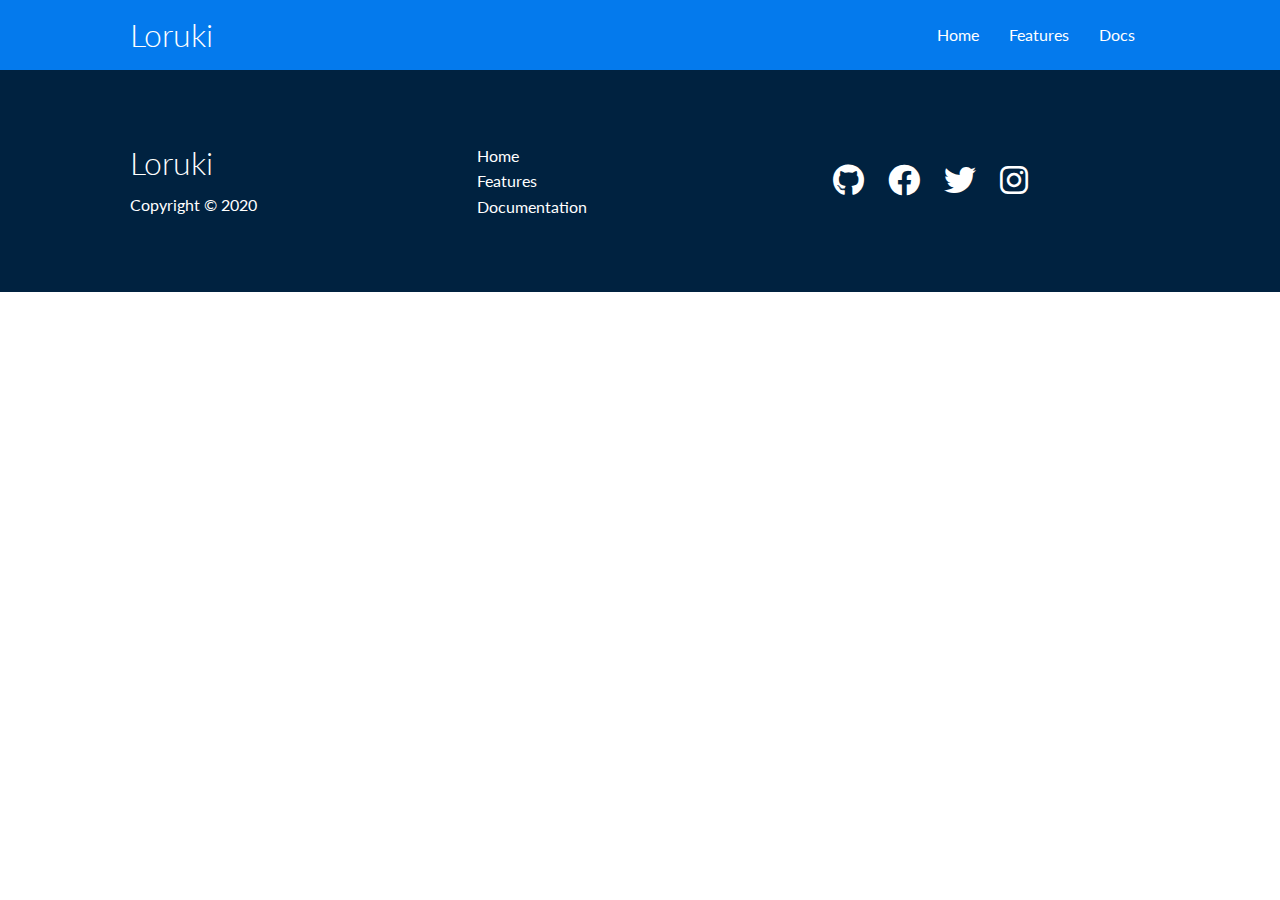
==== docs.html @ 673cab77 "updated with new pages and css fix" ====
<!DOCTYPE html>
<html lang="en">
<head>
    <meta charset="UTF-8">
    <meta http-equiv="X-UA-Compatible" content="IE=edge">
    <link rel="stylesheet" href="css/style.css">
    <link rel="stylesheet" href="css/utilities.css">
    <link rel="stylesheet" href="https://cdnjs.cloudflare.com/ajax/libs/font-awesome/6.0.0/css/all.min.css">
    <meta name="viewport" content="width=device-width, initial-scale=1.0">
    <title>Responsive 2022 Web Template</title>
</head>
<body>
    <!-- Navbar -->
    <div class="navbar">
        <div class="container flex">
            <h1 class="logo">Loruki</h1>
            <nav>
                <ul>
                    <li><a href="index.html">Home</a></li>
                    <li><a href="features.html">Features</a></li>
                    <li><a href="docs.html">Docs</a></li>
                </ul>
            </nav>
        </div>
    </div>

    <!-- Footer -->
    <footer class="footer bg-dark py-5">
        <div class="container grid grid-3">
            <div>
                <h1>
                    Loruki
                </h1>
                <p>Copyright &copy; 2020</p>
            </div>
            <nav>
                <ul>
                    <li><a href="index.html">Home</a></li>
                    <li><a href="features.html">Features</a></li>
                    <li><a href="docs.html">Documentation</a></li>
                </ul>
            </nav>
            <div class="social">
                <a href="#"><i class="fab fa-github fa-2x"></i></a>
                <a href="#"><i class="fab fa-facebook fa-2x"></i></a>
                <a href="#"><i class="fab fa-twitter fa-2x"></i></a>
                <a href="#"><i class="fab fa-instagram fa-2x"></i></a>
            </div>
        </div>
    </footer>
</body>
</html>
---- css/style.css ----
@import url('https://fonts.googleapis.com/css2?family=Lato:wght@300&display=swap');

:root {
    --primary-color: #047aed;
    --secondary-color: #1c3fa8;
    --dark-color: #002240;
    --light-color: #f4f4f4;
}

   

* {
    margin: 0;
    padding: 0;
    box-sizing: border-box;
}

body {
    font-family: 'Lato', sans-serif;
    color: #333;
    line-height: 1.6;
}

ul {
    list-style: none;
}

a {
    text-decoration: none;
    color: #333;
}

h1, h2 {
    font-weight: 300;
    line-height: 1.2;
    margin: 10px 0;
}

p {
    margin: 10px 0;
}

img { 
    width: 100%;
}

.navbar {
    background-color: var(--primary-color);
    color: #fff;
    height: 70px;
}

.navbar ul {
    display: flex;
}

.navbar a {
    color: #fff;
    padding: 10px;
    margin: 0 5px;
}

.navbar a:hover {
    border-bottom: 2px #fff solid;
}

.navbar .flex {
    justify-content: space-between;
}

/* Showcase */
.showcase {
    height: 400px;
    background-color: var(--primary-color);
    color: #fff;
    position: relative;
}

.showcase h1 {
    font-size: 40px;
}

.showcase p {
    margin: 20px 0;
}

.showcase .grid {
    grid-template-columns: 55% 45%;
    gap: 30px;
    overflow: visible;
}

.showcase-form {
    position: relative;
    top: 60px;
    height: 350px;
    width: 400px;
    padding: 40px;
    z-index: 100;
    justify-self: flex-end;
}

.showcase-form .form-control {
    margin: 30px 0;
}

.showcase-form input[type='text'],
.showcase-form input[type='email'] {
    border: 0;
    border-bottom: 1px solid #b4becb;
    padding: 3px;
    font-size: 16px;
    width: 100%;
}

.showcase-form input:focus {
    outline: none;
}

/* this does the css slant in background colors */
.showcase::before,
.showcase::after {
    content: '';
    position: absolute;
    height: 100px;
    bottom: -70px;
    right: 0;
    left: 0;
    background: #fff;
    transform: skewY(-3deg);
    --webkit-transform: skewY(-3deg);
    --ms-transform: skewY(-3deg);
    --moz-transform: skewY(-3deg);

}

/* Stats */
.stats {
    padding-top: 100px
}

.stats-heading {
    max-width: 500px;
    margin: auto;
}

.stats .grid h3 {
    font-size: 35px;
}

.stats .grid p {
    font-size: 20px;
    font-weight: bold;
}

/* Cli */
.cli .grid {
    grid-template-columns: repeat(3, 1fr);
    grid-template-rows: repeat(2, 1fr);
}

.cli .grid > *:first-child {
    grid-column: 1 / span 2;
    grid-row: 1 / span 2;
}

/* Cloud */
.cloud .grid {
    grid-template-columns: 4fr 3fr;
}

/* Languages */
.languages .card{
    text-align: center;
    margin: 18px 10px 40px;
    transition: transform 0.2s ease-in;
}

.languages .flex {
    flex-wrap: wrap;
}

.languages .card h4 {
    font-size: 20px;
    margin-bottom: 10px;
}

.languages .card:hover {
    transform: translateY(-15px);
}

/* Footer */
.footer .social a {
    margin: 0 10px;
}

/* Tablets and Smaller */
@media(max-width: 768px) {
        .grid,
        .showcase .grid,
        .stats .grid,
        .cli .grid,
        .cloud .grid {
            grid-template-columns: 1fr;
            grid-template-rows: 1fr;
        }

    .showcase {
        height: auto;
    }

    .showcase-text {
        text-align: center;
        margin-top: 40px;
    }

    .showcase-form {
        justify-self: center;
    }

    .cli .grid > *:first-child {
        grid-column: 1;
        grid-row: 1;
    }
}

/* Mobile */
@media(max-width: 500px) {
    .navbar {
        height: 110px;
    }

    .navbar .flex {
        flex-direction: column;
    }

    .navbar ul {
        padding: 10px;
        background-color: rgba(0,0,0,0.1); 
    }
}
---- css/utilities.css ----
/* CSS Utilities Area */

.container {
    max-width: 1100px;
    margin: 0 auto;
    overflow: auto;
    padding: 0 40px;
}

.card {
    background-color: #fff;
    color: #333;
    border-radius: 10px;
    box-shadow: 0 3px 10px rgba(0,0,0,0.4);
    padding: 20px;
    margin: 10px;

}

.btn {
    display: inline-block;
    padding: 10px 30px;
    cursor: pointer;
    background: var(--primary-color);
    color: #fff;
    border: none;
    border-radius: 5px;
}

.btn:hover {
    transform: scale(0.98);
    
}

.btn-outline {
    background-color: transparent;
    border: 1px #fff solid;
}

/* Background & Colored buttons */
.bg-primary, 
.btn-primary {
    background-color: var(--primary-color);
    color: #fff
}

.bg-secondary, 
.btn-secondary {
    background-color: var(--secondary-color);
    color: #fff
}

.bg-dark, 
.btn-dark {
    background-color: var(--dark-color);
    color: #fff
}

.bg-light, 
.btn-light {
    background-color: var(--light-color);
    color: #333
}

.bg-primary a,
.btn-primary a,
.bg-secondary a,
.btn-secondary a,
.bg-dark a,
.btn-dark a {
    color: #fff;
}

/* Text sizes */
.lead {
    font-size: 20px;
}

.sm {
    font-size: 1rem;
}

.md {
    font-size: 2rem;
}

.lg {
    font-size: 3rem;
}

xl { 
    font-size: 4rem;
}

.text-center {
    text-align: center
}

.flex {
    display: flex;
    justify-content: center;
    align-items: center;
    height: 100%;
}

.grid {
    display: grid;
    grid-template-columns: repeat(2, 1fr);
    gap: 20px;
    justify-content: center;
    align-items: center;
    height: 100%;
}

.grid-3 {
    grid-template-columns: repeat(3, 1fr);
}

/* Margin */
.my-1 {
    margin: 1rem 0;
}

.my-2 {
    margin: 1.5rem 0;
}

.my-3 {
    margin: 2rem 0;
}

.my-4 {
    margin: 3rem 0;
}

.my-5 {
    margin: 4rem 0;
}

.m-1 {
    margin: 1rem 0;
}

.m-2 {
    margin: 1.5rem 0;
}

.m-3 {
    margin: 2rem 0;
}

.m-4 {
    margin: 3rem 0;
}

.m-5 {
    margin: 4rem 0;
}

/* Padding */

.py-1 {
    padding: 1rem 0;
}

.py-2 {
    padding: 1.5rem 0;
}

.py-3 {
    padding: 2rem 0;
}

.py-4 {
    padding: 3rem 0;
}

.py-5 {
    padding: 4rem 0;
}

.p-1 {
    padding: 1rem 0;
}

.p-2 {
    padding: 1.5rem 0;
}

.p-3 {
    padding: 2rem 0;
}

.p-4 {
    padding: 3rem 0;
}

.p-5 {
    padding: 4rem 0;
}
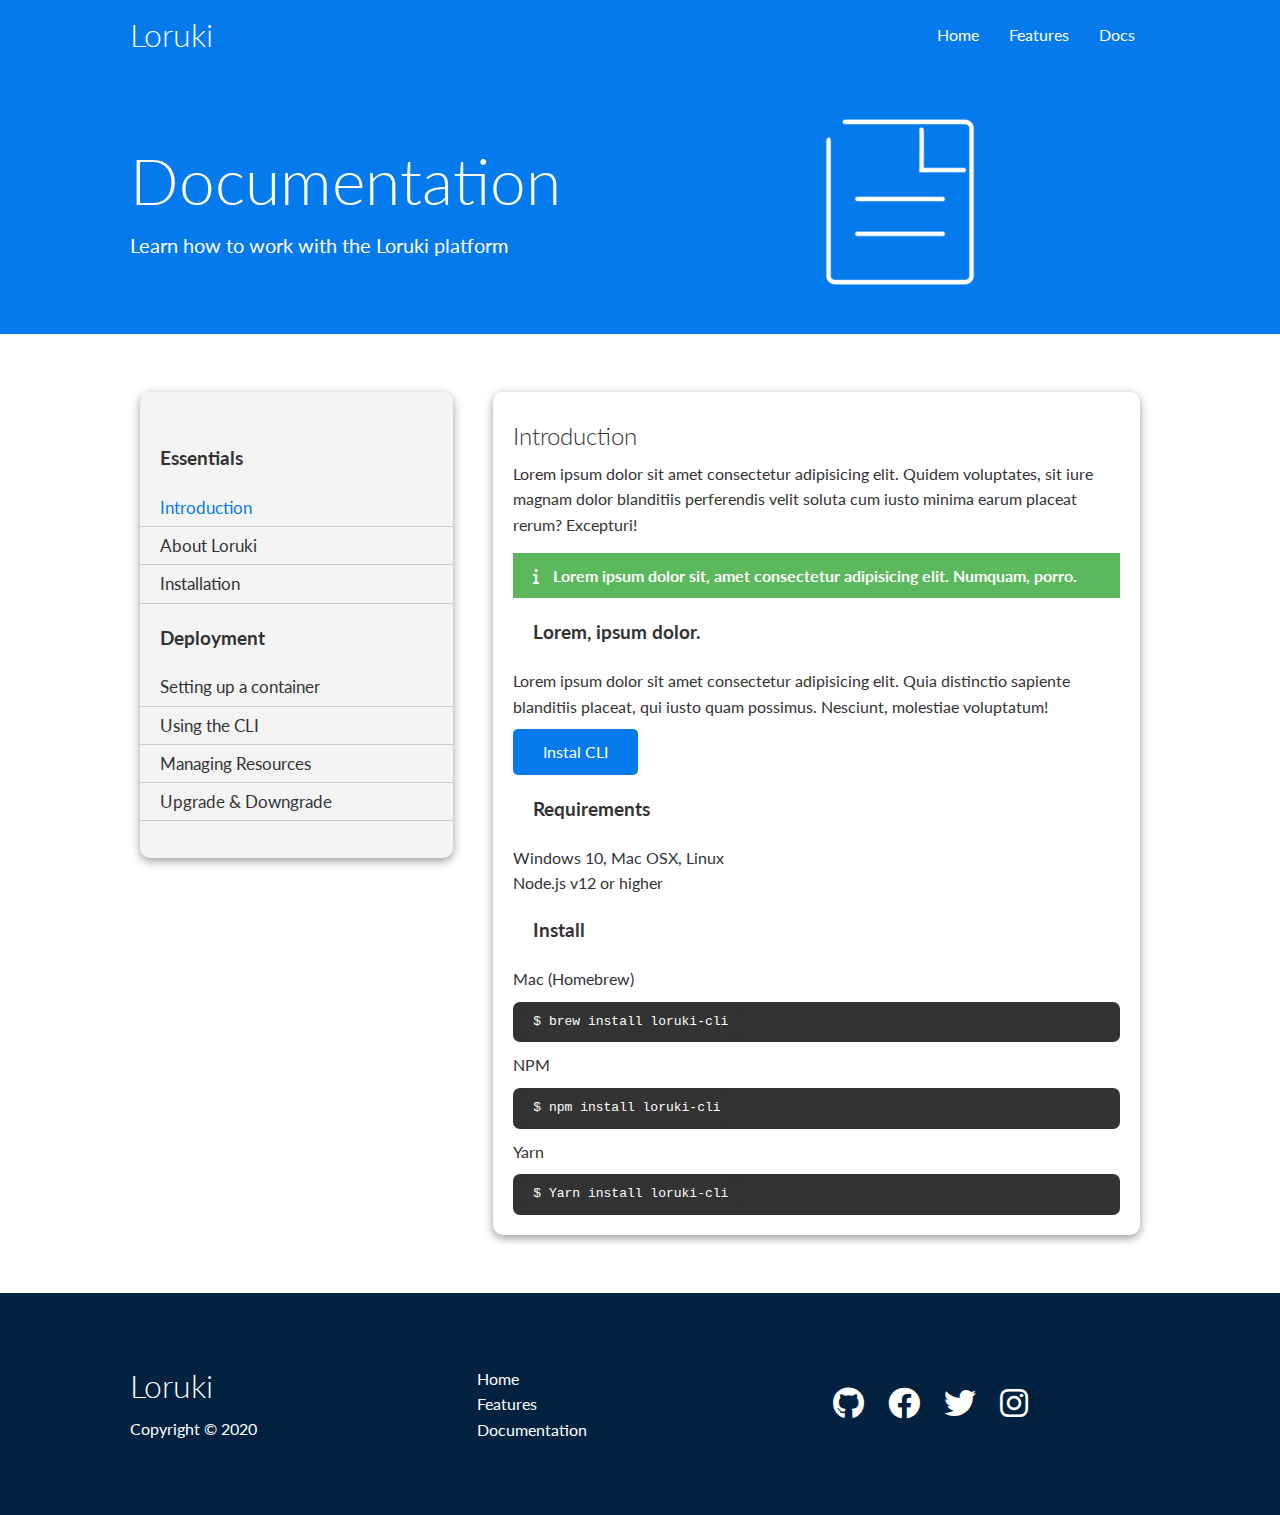
==== commit 2fe64d10: "site complete, form prepped for netlify deployment" ====
--- a/docs.html
+++ b/docs.html
@@ -23,6 +23,69 @@
             </nav>
         </div>
     </div>
+
+    <!-- Head -->
+    <section class="docs-head bg-primary py-3">
+        <div class="container grid">
+            <div>
+                <h1 class="xl">Documentation</h1>
+                <p class="lead">
+                Learn how to work with the Loruki platform                </p>
+            </div>
+            <img src="images/docs.png" alt="">
+        </div>
+    </section>
+
+        <!-- Docs main -->
+        <section class="docs-main my-4">
+            <div class="container grid">
+                <div class="card bg-light p-3">
+                    <h3 class="my-2">Essentials</h3>
+                    <nav>
+                        <ul class="ul">
+                            <li><a class="text-primary"
+                                href="#">Introduction</a></li>
+                            <li><a href="#">About Loruki</a></li>
+                            <li><a href="#">Installation</a></li>
+                        </ul>
+                    </nav>
+                    <h3 class="my-2">Deployment</h3>
+                    <nav>
+                        <ul class="ul">
+                            <li><a href="#">Setting up a container</a></li>
+                            <li><a href="#">Using the CLI</a></li>
+                            <li><a href="#">Managing Resources</a></li>
+                            <li><a href="#">Upgrade & Downgrade</a></li>
+
+                        </ul>
+                    </nav>
+                </div>
+                <div class="card">
+                    <h2>Introduction</h2>
+                    <p>Lorem ipsum dolor sit amet consectetur adipisicing elit. Quidem voluptates, sit iure magnam dolor blanditiis perferendis velit soluta cum iusto minima earum placeat rerum? Excepturi!</p>
+                    <div class="alert alert-success">
+                        <i class="fas fa-info"></i> Lorem ipsum dolor sit, amet consectetur adipisicing elit. Numquam, porro.
+                    </div>
+                    <h3>Lorem, ipsum dolor.</h3>
+                    <p>Lorem ipsum dolor sit amet consectetur adipisicing elit. Quia distinctio sapiente blanditiis placeat, qui iusto quam possimus. Nesciunt, molestiae voluptatum!</p>
+                    <a href="#" class="btn btn-primary">Instal CLI</a>
+                    <h3>Requirements</h3>
+                    <ul>
+                        <li>Windows 10, Mac OSX, Linux</li>
+                        <li>Node.js v12 or higher</li>
+                    </ul>
+
+                    <h3>Install</h3>
+                    <p>Mac (Homebrew)</p>
+                    <pre><code>$ brew install loruki-cli</code></pre>
+                    <p>NPM</p>
+                    <pre><code>$ npm install loruki-cli</code></pre>
+                    <p>Yarn</p>
+                    <pre><code>$ Yarn install loruki-cli</code></pre>
+
+                </div>
+            </div>
+        </section>    
 
     <!-- Footer -->
     <footer class="footer bg-dark py-5">
--- a/css/style.css
+++ b/css/style.css
@@ -5,9 +5,9 @@
     --secondary-color: #1c3fa8;
     --dark-color: #002240;
     --light-color: #f4f4f4;
-}
-
-   
+    --success-color: #5cb85c;
+    --error-color: #d9534f;
+}
 
 * {
     margin: 0;
@@ -44,6 +44,16 @@
     width: 100%;
 }
 
+code, pre {
+    background: #333;
+    color: #fff;
+    padding: 10px;
+    border-radius: 7px;
+}
+.hidden {
+    visibility: hidden;
+    height: 0;
+}
 .navbar {
     background-color: var(--primary-color);
     color: #fff;
@@ -69,6 +79,7 @@
 }
 
 /* Showcase */
+
 .showcase {
     height: 400px;
     background-color: var(--primary-color);
@@ -88,6 +99,10 @@
     grid-template-columns: 55% 45%;
     gap: 30px;
     overflow: visible;
+}
+
+.showcase-text {
+    animation: slideInFromLeft 1s ease-in;
 }
 
 .showcase-form {
@@ -98,6 +113,7 @@
     padding: 40px;
     z-index: 100;
     justify-self: flex-end;
+    animation: slideInFromRight 1s ease-in;
 }
 
 .showcase-form .form-control {
@@ -135,8 +151,10 @@
 }
 
 /* Stats */
+
 .stats {
-    padding-top: 100px
+    padding-top: 100px;
+    animation: slideInFromBottom 1s ease-in;
 }
 
 .stats-heading {
@@ -189,9 +207,101 @@
     transform: translateY(-15px);
 }
 
+/* Features */
+
+.features-head img, .docs-head img {
+    width: 200px;
+    justify-self: flex-end;
+}
+
+.features-sub-head img {
+    width: 300px;
+    justify-self: flex-end;
+}
+
+.features-main .card > i {
+    margin-right: 20px;
+}
+
+.features-main .grid {
+    padding: 30px;
+}
+
+.features-main .grid > *:first-child {
+    grid-column: 1 / span 3;
+}
+
+.features-main .grid > *:nth-child(2) {
+    grid-column: 1 / span 2;
+}
+
+/* Docs */
+.docs-main h3 {
+    margin: 20px 20px;
+}
+
+.docs-main .grid {
+    grid-template-columns: 1fr 2fr;
+    align-items: flex-start;
+}
+
+.docs-main nav li {
+    font-size: 17px;
+    padding-bottom: 5px;
+    padding-left: 20px;
+    margin-bottom: 5px;
+    border-bottom: 1px #ccc solid;
+}
+
+/* .docs-main h3 {
+    padding-left: 20px;
+} */
+
+.docs-main a:hover {
+    font-weight: bold;
+}
 /* Footer */
+
 .footer .social a {
     margin: 0 10px;
+}
+
+/* ANIMATIONS */
+
+@keyframes slideInFromLeft {
+    0% {
+        transform: translateX(-100%);
+    }
+    100% {
+        transform: translateX(0);
+    }
+}
+
+@keyframes slideInFromRight {
+    0% {
+        transform: translateX(100%);
+    }
+    100% {
+        transform: translateX(0);
+    }
+}
+
+@keyframes slideInFromTop {
+    0% {
+        transform: translateY(-100%);
+    }
+    100% {
+        transform: translateX(0);
+    }
+}
+
+@keyframes slideInFromBottom {
+    0% {
+        transform: translateY(100%)
+    }
+    100% {
+        transform: translateX(0)
+    }
 }
 
 /* Tablets and Smaller */
@@ -200,7 +310,12 @@
         .showcase .grid,
         .stats .grid,
         .cli .grid,
-        .cloud .grid {
+        .cloud .grid,
+        .features-main .grid,
+        .features-head .grid,
+        .features-sub-head .grid,
+        .docs-main .grid,
+        .docs-head .grid {
             grid-template-columns: 1fr;
             grid-template-rows: 1fr;
         }
@@ -222,7 +337,24 @@
         grid-column: 1;
         grid-row: 1;
     }
-}
+
+    .features-head,
+    .features-sub-head,
+    .docs-head {
+        text-align: center;
+    }
+}
+
+.features-head img,
+.features-sub-head img,
+.docs-head img{
+    justify-self: center;
+}
+
+.features-main .grid > *:first-child,
+.features-main .grid > *:nth-child(2){
+    grid-column: 1;
+} 
 
 /* Mobile */
 @media(max-width: 500px) {
--- a/css/utilities.css
+++ b/css/utilities.css
@@ -37,7 +37,7 @@
     border: 1px #fff solid;
 }
 
-/* Background & Colored buttons */
+/* BACKGROUND & COLORED BUTTONS */
 .bg-primary, 
 .btn-primary {
     background-color: var(--primary-color);
@@ -71,7 +71,28 @@
     color: #fff;
 }
 
-/* Text sizes */
+/* Text Colors */
+.text-primary {
+
+}
+
+.text-primary {
+    color: var(--primary-color);
+}
+
+.text-secondary {
+    color: var(--secondary-color);
+}
+
+.text-dark {
+    color: var(--dark-color);
+}
+
+.text-light {
+    color: var(--light-color);
+}
+
+/* TEXT SIZES */
 .lead {
     font-size: 20px;
 }
@@ -88,7 +109,7 @@
     font-size: 3rem;
 }
 
-xl { 
+.xl { 
     font-size: 4rem;
 }
 
@@ -96,6 +117,30 @@
     text-align: center
 }
 
+/* ALERT */
+.alert {
+    background-color: var(--light-color);
+    padding: 10px 20px;
+    font-weight: bold;
+    margin: 15px 0;
+}
+
+.alert i {
+    margin-right: 10px
+}
+
+.alert-success {
+    background-color: var(--success-color);
+    color: #fff;
+}
+
+.alert-error {
+    background-color: vaf(--error-color);
+    color: #fff;
+
+}
+
+/* FLEX & GRID */
 .flex {
     display: flex;
     justify-content: center;
@@ -116,7 +161,7 @@
     grid-template-columns: repeat(3, 1fr);
 }
 
-/* Margin */
+/* MARGIN */
 .my-1 {
     margin: 1rem 0;
 }
@@ -157,7 +202,7 @@
     margin: 4rem 0;
 }
 
-/* Padding */
+/* PADDING */
 
 .py-1 {
     padding: 1rem 0;
